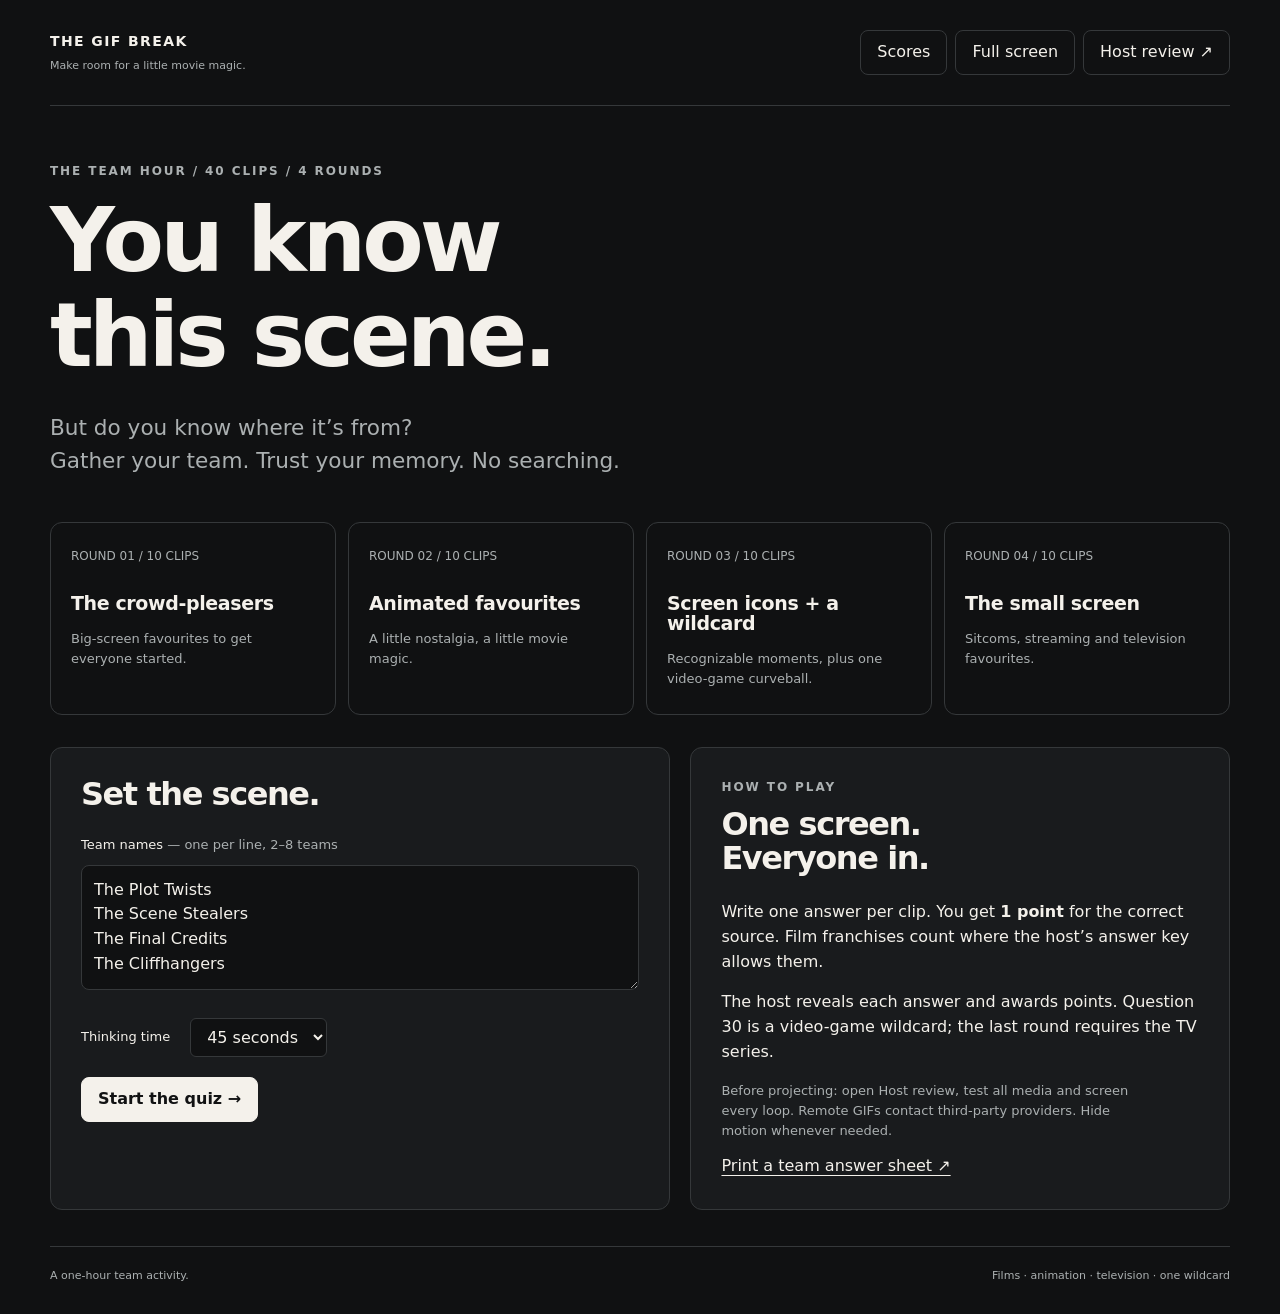
==== index.html @ 268ebf19 "Prepare validated static GIF quiz for GitHub Pages" ====
<!doctype html>
<html lang="en">
<head>
<meta charset="utf-8"><meta name="viewport" content="width=device-width,initial-scale=1">
<meta name="referrer" content="no-referrer"><meta name="robots" content="noindex,nofollow">
<title>The GIF Break — A team guessing game</title>
<link rel="stylesheet" href="styles.css">
<script defer src="data/questions.js"></script><script defer src="data/local-media.js"></script><script defer src="app.js"></script>
</head>
<body>
<header class="topbar"><a class="brand" href="./">THE GIF BREAK<span>Make room for a little movie magic.</span></a><nav aria-label="Tools"><button id="scoresBtn">Scores</button><button id="fullscreenBtn">Full screen</button><a class="button quiet" href="review.html" target="_blank" rel="noopener">Host review ↗</a></nav></header>
<main>
<section id="welcome">
<div class="hero"><p class="eyebrow">THE TEAM HOUR / 40 CLIPS / 4 ROUNDS</p><h1>You know<br>this scene.</h1><p class="lead">But do you know where it’s from?<br>Gather your team. Trust your memory. No searching.</p></div>
<div id="roundCards" class="round-grid"></div>
<div class="setup-grid"><section class="panel"><h2>Set the scene.</h2><label for="teamNames">Team names <span class="muted">— one per line, 2–8 teams</span></label><textarea id="teamNames" rows="4" maxlength="600">The Plot Twists
The Scene Stealers
The Final Credits
The Cliffhangers</textarea><div class="setup-options"><label for="seconds">Thinking time</label><select id="seconds"><option value="30">30 seconds</option><option value="45" selected>45 seconds</option><option value="60">60 seconds</option><option value="90">90 seconds</option></select></div><div class="actions"><button class="primary" id="startBtn">Start the quiz →</button><button id="resumeBtn" hidden>Resume saved game</button></div><p id="setupError" class="status" role="alert"></p></section><section class="panel rules"><p class="eyebrow">HOW TO PLAY</p><h2>One screen.<br>Everyone in.</h2><p>Write one answer per clip. You get <strong>1 point</strong> for the correct source. Film franchises count where the host’s answer key allows them.</p><p>The host reveals each answer and awards points. Question 30 is a video-game wildcard; the last round requires the TV series.</p><p class="small muted">Before projecting: open Host review, test all media and screen every loop. Remote GIFs contact third-party providers. Hide motion whenever needed.</p><a href="answer-sheet.html" target="_blank" rel="noopener">Print a team answer sheet ↗</a></section></div>
</section>
<section id="game" hidden>
<div class="game-heading"><div><p id="roundLabel" class="eyebrow"></p><h1 id="questionLabel">Which movie or source?</h1></div><div class="timer-box"><span id="timerValue" role="timer" aria-label="Seconds remaining">45</span><small id="timerStatus">Ready when you are</small></div></div>
<div class="progress-track"><div id="progressFill"></div></div>
<div id="stage" class="stage"><img id="clip" alt="Mystery clip" hidden referrerpolicy="no-referrer"><div id="mediaMessage" class="media-message"><p id="mediaStatus">Load the clip to begin.</p><button id="retryBtn">Load / retry clip</button></div></div>
<div class="clue-line"><p id="hintText"></p><p id="questionType" class="muted"></p></div>
<section id="answerPanel" class="answer-panel" hidden aria-live="polite"><p class="eyebrow">THE ANSWER</p><h2 id="answerText"></h2><p id="acceptedText"></p><p id="sceneText" class="muted"></p><a id="sourceLink" target="_blank" rel="noopener noreferrer">GIF source ↗</a><div class="award-heading">Award 1 point to each correct team.</div><div id="awardButtons" class="award-buttons"></div></section>
<div class="game-controls"><div class="actions"><button id="prevBtn">← Previous</button><button id="timerBtn">Start timer</button><button id="hintBtn">Hint</button><button class="primary" id="revealBtn">Reveal answer</button><button id="nextBtn">Next →</button></div><div class="actions secondary-controls"><button id="motionBtn">Hide motion</button><button id="voidBtn">Void this question</button><button id="finishBtn">Finish / scores</button></div></div>
<p class="keyboard muted">SPACE timer · R reveal · H hint · ← → navigate · M hide / show motion. The timer never reveals or advances automatically.</p>
<p id="liveNotice" class="status" role="status"></p>
</section>
<section id="finish" class="finish" hidden><p class="eyebrow">THAT’S A WRAP</p><h1>Great scenes.<br>Better company.</h1><div id="finalScores"></div><div class="actions"><button id="backGameBtn">Back to the quiz</button><button id="exportBtn">Export scores</button><button id="newBtn">New game</button></div></section>
</main>
<footer><span>A one-hour team activity.</span><span>Films · animation · television · one wildcard</span></footer>
<dialog id="scoresDialog"><div class="dialog-heading"><h2>The leaderboard</h2><button id="closeScoresBtn" aria-label="Close scores">Close</button></div><div id="scoreList"></div><p class="small muted">Points are awarded per question, so revisiting a clip cannot award the same point twice.</p></dialog>
<noscript><p>This quiz requires JavaScript. The printable answer sheet and Markdown host guide remain available.</p></noscript>
</body></html>
---- styles.css ----
:root{color-scheme:dark;--bg:#101112;--panel:#191b1d;--line:#35383a;--text:#f4f1eb;--muted:#abb0b1;--dark:#111213;--max:1180px;font-family:Inter,ui-sans-serif,system-ui,-apple-system,BlinkMacSystemFont,"Segoe UI",sans-serif}
*{box-sizing:border-box}body{margin:0;background:var(--bg);color:var(--text);line-height:1.55}button,input,select,textarea{font:inherit}button,.button{border:1px solid var(--line);background:transparent;color:inherit;cursor:pointer;padding:.65rem 1rem;border-radius:8px;line-height:1.4;text-decoration:none;display:inline-block}button:hover,.button:hover{border-color:var(--text);background:#242628}button:focus-visible,a:focus-visible,input:focus-visible,select:focus-visible,textarea:focus-visible{outline:3px solid var(--text);outline-offset:4px}button:disabled{opacity:.4;cursor:not-allowed}a{color:inherit;text-underline-offset:4px}h1,h2,p{margin-top:0}h1,h2{letter-spacing:-.045em;line-height:1.06}h1{font-size:clamp(3rem,7vw,6.6rem);font-weight:650}h2{font-size:2rem}main,.topbar,footer{max-width:var(--max);margin:auto}.topbar{padding:30px 0;display:flex;align-items:center;justify-content:space-between;border-bottom:1px solid var(--line);gap:20px}.brand{font-size:14px;font-weight:750;letter-spacing:.1em;text-decoration:none}.brand span{display:block;font-size:11px;color:var(--muted);letter-spacing:0;font-weight:400;margin-top:4px}nav{display:flex;gap:8px;flex-wrap:wrap}main{padding:56px 0 36px}.eyebrow{font-size:12px;letter-spacing:.16em;font-weight:650;color:var(--muted);text-transform:uppercase}.hero{position:relative}.hero h1{margin-bottom:28px}.lead{font-size:clamp(1rem,2.2vw,1.35rem);color:var(--muted);margin-bottom:44px}.round-grid{display:grid;grid-template-columns:repeat(4,1fr);gap:12px;margin-bottom:32px}.round-card{border:1px solid var(--line);padding:24px 20px;border-radius:12px}.round-card .number{display:block;font-size:12px;color:var(--muted);margin-bottom:28px}.round-card h2{font-size:19px;letter-spacing:-.02em}.round-card p{font-size:13px;color:var(--muted);margin-bottom:0}.setup-grid{display:grid;grid-template-columns:1.15fr 1fr;gap:20px}.panel{background:var(--panel);border:1px solid var(--line);padding:30px;border-radius:12px}.panel h2{margin-bottom:24px}.panel label{display:block;font-size:13px;margin-bottom:9px}.panel textarea{width:100%;resize:vertical;background:var(--bg);color:var(--text);padding:12px;border:1px solid var(--line);border-radius:8px}.setup-options{display:flex;align-items:center;gap:20px;margin:20px 0}.setup-options label{margin:0}select,input{border:1px solid var(--line);color:var(--text);background:var(--bg);padding:8px 12px;border-radius:6px}.primary{background:var(--text);color:var(--dark);border-color:var(--text);font-weight:650}.primary:hover{background:#dcdad4;color:var(--dark)}.actions{display:flex;flex-wrap:wrap;gap:8px}.small{font-size:13px}.muted{color:var(--muted)}.rules p{max-width:50ch}.game-heading{display:flex;align-items:center;justify-content:space-between;gap:20px;margin-bottom:18px}.game-heading h1{font-size:clamp(1.8rem,4.2vw,3rem);margin:0}.timer-box{text-align:right;min-width:125px}.timer-box span{font-size:56px;line-height:1;font-variant-numeric:tabular-nums;display:block;font-weight:650;letter-spacing:-.06em}.timer-box small{color:var(--muted);font-size:11px}.progress-track{height:2px;background:var(--line);margin-bottom:22px}.progress-track div{height:2px;background:var(--text);width:0}.stage{height:min(51vh,500px);min-height:220px;background:#070809;border:1px solid var(--line);border-radius:14px;display:flex;align-items:center;justify-content:center;overflow:hidden}.stage img{width:100%;height:100%;object-fit:contain}.media-message{text-align:center;padding:24px;max-width:600px;color:var(--muted)}.media-message p{font-size:20px}.clue-line{min-height:42px;display:flex;justify-content:space-between;gap:16px;font-size:14px;padding-top:12px}.clue-line p{margin-bottom:8px}.answer-panel{padding:22px 24px;background:var(--panel);border:1px solid var(--line);border-radius:12px;margin:0 0 18px}.answer-panel h2{font-size:clamp(1.6rem,3vw,2.4rem);margin:0 0 10px}.answer-panel p{margin-bottom:8px}.answer-panel .eyebrow{font-size:10px;margin-bottom:10px}#acceptedText{font-size:13px}#sceneText,.answer-panel a{font-size:12px}.award-heading{font-size:12px;color:var(--muted);margin-top:20px;margin-bottom:8px}.award-buttons{display:flex;gap:8px;flex-wrap:wrap}.award-buttons button[aria-pressed=true]{background:var(--text);color:var(--dark)}.game-controls{display:flex;justify-content:space-between;gap:14px;flex-wrap:wrap}.secondary-controls button{font-size:12px}.keyboard{font-size:11px;margin-top:20px}.status{font-size:13px;min-height:20px;margin:10px 0 0}.score-row{display:flex;justify-content:space-between;align-items:center;border-top:1px solid var(--line);padding:18px 0;gap:24px}.score-row .points{font-size:32px;font-weight:650;font-variant-numeric:tabular-nums}.score-row .rank{color:var(--muted);margin-right:18px}#finalScores{max-width:720px;margin:36px 0}dialog{background:var(--panel);color:var(--text);border:1px solid var(--line);border-radius:14px;max-width:600px;width:calc(100% - 40px);padding:28px}dialog::backdrop{background:#000b}.dialog-heading{display:flex;justify-content:space-between;gap:20px;align-items:center;margin-bottom:12px}.dialog-heading h2{margin:0;font-size:26px}footer{display:flex;justify-content:space-between;border-top:1px solid var(--line);padding:20px 0 30px;font-size:11px;color:var(--muted);gap:20px}.review-heading{max-width:800px}.review-toolbar{display:flex;flex-wrap:wrap;gap:12px;align-items:center;margin:24px 0}.review-list{display:grid;grid-template-columns:repeat(2,1fr);gap:18px}.review-item{background:var(--panel);padding:22px;border:1px solid var(--line);border-radius:12px}.review-item h2{font-size:22px;margin-bottom:10px}.review-image{height:220px;background:#070809;margin:16px 0;display:flex;align-items:center;justify-content:center}.review-image img{max-width:100%;max-height:100%;object-fit:contain}.review-item label{display:flex;align-items:flex-start;gap:10px;font-size:13px;margin-top:18px}.review-item .review-note{font-size:12px;color:var(--muted)}.review-item .status{font-size:12px}.review-item .media-links{display:flex;flex-wrap:wrap;gap:16px;font-size:12px}input[type=checkbox]{margin-top:5px;accent-color:#eee}.print-body{background:white;color:black;padding:36px;max-width:900px;margin:auto}.print-body h1{font-size:36px}.answer-grid{display:grid;grid-template-columns:1fr 1fr;gap:32px}.answer-grid table{width:100%;border-collapse:collapse}.answer-grid td,.answer-grid th{border-bottom:1px solid #999;text-align:left;padding:9px}.answer-grid td:first-child{width:35px}.print-body button{color:black;border-color:#777;margin-bottom:24px}.sheet-top{display:flex;justify-content:space-between;margin-bottom:20px}.check-warning{border-left:2px solid var(--muted);padding-left:16px;color:var(--muted);font-size:13px}[hidden]{display:none!important}
@media(max-width:1240px){.topbar,main,footer{margin-left:28px;margin-right:28px}}@media(max-width:760px){.topbar{padding:20px 0;align-items:flex-start}.brand span{display:none}nav{justify-content:flex-end}nav button,nav .button{font-size:11px;padding:6px 9px;min-height:44px;display:flex;align-items:center}.topbar,main,footer{margin-left:18px;margin-right:18px}main{padding-top:34px}.round-grid{grid-template-columns:repeat(2,1fr)}.setup-grid,.review-list{grid-template-columns:1fr}.round-card{padding:18px}.round-card .number{margin-bottom:18px}.round-card h2{font-size:17px}.panel{padding:23px}.game-heading h1{font-size:25px}.timer-box{min-width:80px}.timer-box span{font-size:44px}.stage{height:37vh;min-height:210px}.game-controls .actions{width:100%}.game-controls button{flex:1;font-size:12px;padding:9px}.clue-line{font-size:12px;display:block}.answer-panel{padding:18px}.answer-panel h2{font-size:25px}.keyboard{display:none}footer{font-size:10px}.print-body{padding:18px}}@media(prefers-reduced-motion:reduce){*{scroll-behavior:auto!important;transition:none!important;animation:none!important}}@media print{.print-body{padding:0}.print-body button{display:none}.answer-grid td{height:29px;padding:4px}.answer-grid{gap:30px}.print-body h1{font-size:28px}@page{size:A4;margin:14mm}}
@media(min-width:761px){body:has(#game:not([hidden])) .topbar{padding-top:16px;padding-bottom:16px}body:has(#game:not([hidden])) main{padding-top:24px}}
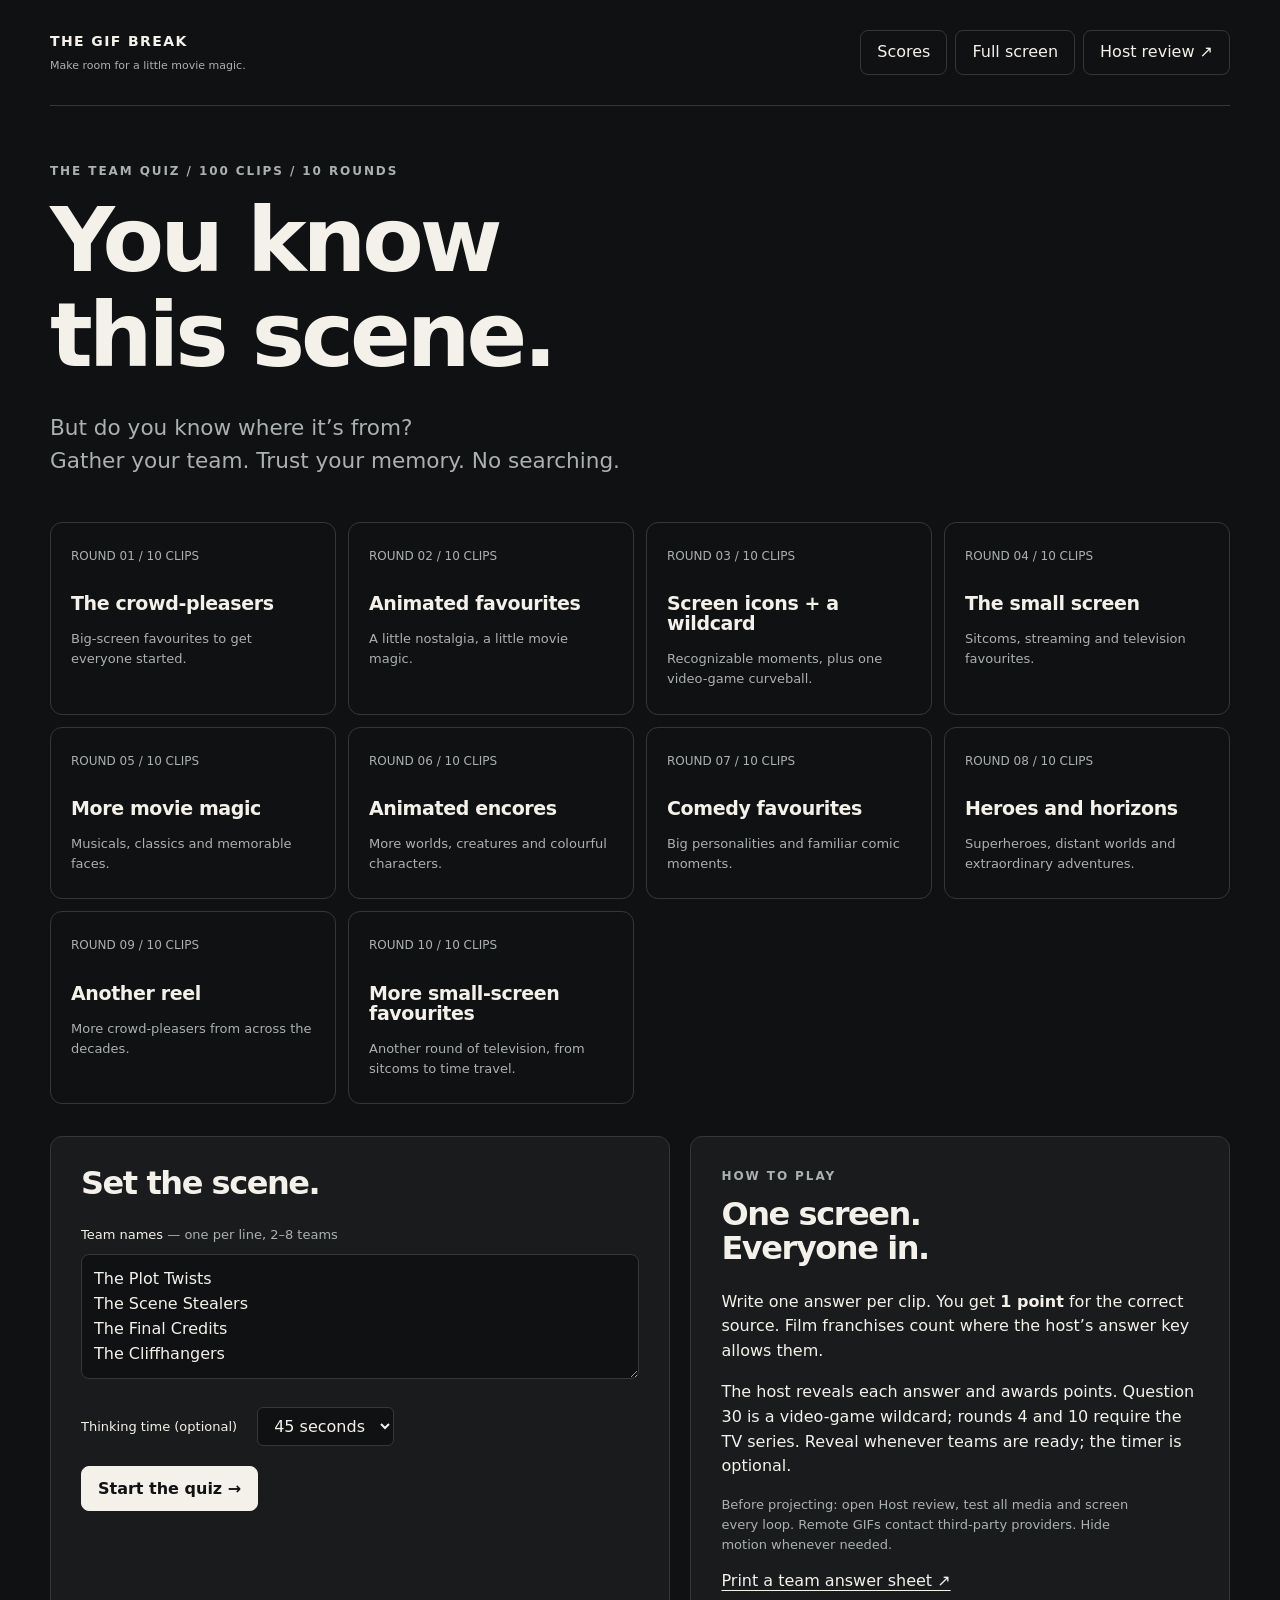
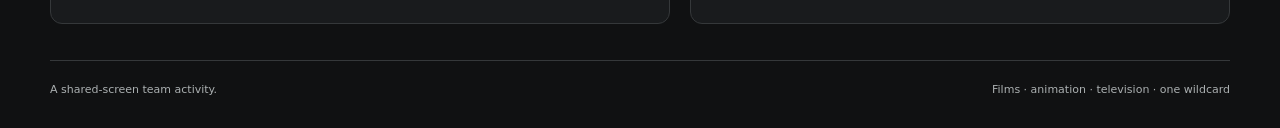
==== commit c54d9579: "Expand the quiz to 100 screened GIFs in ten rounds" ====
--- a/index.html
+++ b/index.html
@@ -11,12 +11,12 @@
 <header class="topbar"><a class="brand" href="./">THE GIF BREAK<span>Make room for a little movie magic.</span></a><nav aria-label="Tools"><button id="scoresBtn">Scores</button><button id="fullscreenBtn">Full screen</button><a class="button quiet" href="review.html" target="_blank" rel="noopener">Host review ↗</a></nav></header>
 <main>
 <section id="welcome">
-<div class="hero"><p class="eyebrow">THE TEAM HOUR / 40 CLIPS / 4 ROUNDS</p><h1>You know<br>this scene.</h1><p class="lead">But do you know where it’s from?<br>Gather your team. Trust your memory. No searching.</p></div>
+<div class="hero"><p class="eyebrow">THE TEAM QUIZ / 100 CLIPS / 10 ROUNDS</p><h1>You know<br>this scene.</h1><p class="lead">But do you know where it’s from?<br>Gather your team. Trust your memory. No searching.</p></div>
 <div id="roundCards" class="round-grid"></div>
 <div class="setup-grid"><section class="panel"><h2>Set the scene.</h2><label for="teamNames">Team names <span class="muted">— one per line, 2–8 teams</span></label><textarea id="teamNames" rows="4" maxlength="600">The Plot Twists
 The Scene Stealers
 The Final Credits
-The Cliffhangers</textarea><div class="setup-options"><label for="seconds">Thinking time</label><select id="seconds"><option value="30">30 seconds</option><option value="45" selected>45 seconds</option><option value="60">60 seconds</option><option value="90">90 seconds</option></select></div><div class="actions"><button class="primary" id="startBtn">Start the quiz →</button><button id="resumeBtn" hidden>Resume saved game</button></div><p id="setupError" class="status" role="alert"></p></section><section class="panel rules"><p class="eyebrow">HOW TO PLAY</p><h2>One screen.<br>Everyone in.</h2><p>Write one answer per clip. You get <strong>1 point</strong> for the correct source. Film franchises count where the host’s answer key allows them.</p><p>The host reveals each answer and awards points. Question 30 is a video-game wildcard; the last round requires the TV series.</p><p class="small muted">Before projecting: open Host review, test all media and screen every loop. Remote GIFs contact third-party providers. Hide motion whenever needed.</p><a href="answer-sheet.html" target="_blank" rel="noopener">Print a team answer sheet ↗</a></section></div>
+The Cliffhangers</textarea><div class="setup-options"><label for="seconds">Thinking time (optional)</label><select id="seconds"><option value="30">30 seconds</option><option value="45" selected>45 seconds</option><option value="60">60 seconds</option><option value="90">90 seconds</option></select></div><div class="actions"><button class="primary" id="startBtn">Start the quiz →</button><button id="resumeBtn" hidden>Resume saved game</button></div><p id="setupError" class="status" role="alert"></p></section><section class="panel rules"><p class="eyebrow">HOW TO PLAY</p><h2>One screen.<br>Everyone in.</h2><p>Write one answer per clip. You get <strong>1 point</strong> for the correct source. Film franchises count where the host’s answer key allows them.</p><p>The host reveals each answer and awards points. Question 30 is a video-game wildcard; rounds 4 and 10 require the TV series. Reveal whenever teams are ready; the timer is optional.</p><p class="small muted">Before projecting: open Host review, test all media and screen every loop. Remote GIFs contact third-party providers. Hide motion whenever needed.</p><a href="answer-sheet.html" target="_blank" rel="noopener">Print a team answer sheet ↗</a></section></div>
 </section>
 <section id="game" hidden>
 <div class="game-heading"><div><p id="roundLabel" class="eyebrow"></p><h1 id="questionLabel">Which movie or source?</h1></div><div class="timer-box"><span id="timerValue" role="timer" aria-label="Seconds remaining">45</span><small id="timerStatus">Ready when you are</small></div></div>
@@ -30,7 +30,7 @@
 </section>
 <section id="finish" class="finish" hidden><p class="eyebrow">THAT’S A WRAP</p><h1>Great scenes.<br>Better company.</h1><div id="finalScores"></div><div class="actions"><button id="backGameBtn">Back to the quiz</button><button id="exportBtn">Export scores</button><button id="newBtn">New game</button></div></section>
 </main>
-<footer><span>A one-hour team activity.</span><span>Films · animation · television · one wildcard</span></footer>
+<footer><span>A shared-screen team activity.</span><span>Films · animation · television · one wildcard</span></footer>
 <dialog id="scoresDialog"><div class="dialog-heading"><h2>The leaderboard</h2><button id="closeScoresBtn" aria-label="Close scores">Close</button></div><div id="scoreList"></div><p class="small muted">Points are awarded per question, so revisiting a clip cannot award the same point twice.</p></dialog>
 <noscript><p>This quiz requires JavaScript. The printable answer sheet and Markdown host guide remain available.</p></noscript>
 </body></html>
--- a/styles.css
+++ b/styles.css
@@ -2,3 +2,5 @@
 *{box-sizing:border-box}body{margin:0;background:var(--bg);color:var(--text);line-height:1.55}button,input,select,textarea{font:inherit}button,.button{border:1px solid var(--line);background:transparent;color:inherit;cursor:pointer;padding:.65rem 1rem;border-radius:8px;line-height:1.4;text-decoration:none;display:inline-block}button:hover,.button:hover{border-color:var(--text);background:#242628}button:focus-visible,a:focus-visible,input:focus-visible,select:focus-visible,textarea:focus-visible{outline:3px solid var(--text);outline-offset:4px}button:disabled{opacity:.4;cursor:not-allowed}a{color:inherit;text-underline-offset:4px}h1,h2,p{margin-top:0}h1,h2{letter-spacing:-.045em;line-height:1.06}h1{font-size:clamp(3rem,7vw,6.6rem);font-weight:650}h2{font-size:2rem}main,.topbar,footer{max-width:var(--max);margin:auto}.topbar{padding:30px 0;display:flex;align-items:center;justify-content:space-between;border-bottom:1px solid var(--line);gap:20px}.brand{font-size:14px;font-weight:750;letter-spacing:.1em;text-decoration:none}.brand span{display:block;font-size:11px;color:var(--muted);letter-spacing:0;font-weight:400;margin-top:4px}nav{display:flex;gap:8px;flex-wrap:wrap}main{padding:56px 0 36px}.eyebrow{font-size:12px;letter-spacing:.16em;font-weight:650;color:var(--muted);text-transform:uppercase}.hero{position:relative}.hero h1{margin-bottom:28px}.lead{font-size:clamp(1rem,2.2vw,1.35rem);color:var(--muted);margin-bottom:44px}.round-grid{display:grid;grid-template-columns:repeat(4,1fr);gap:12px;margin-bottom:32px}.round-card{border:1px solid var(--line);padding:24px 20px;border-radius:12px}.round-card .number{display:block;font-size:12px;color:var(--muted);margin-bottom:28px}.round-card h2{font-size:19px;letter-spacing:-.02em}.round-card p{font-size:13px;color:var(--muted);margin-bottom:0}.setup-grid{display:grid;grid-template-columns:1.15fr 1fr;gap:20px}.panel{background:var(--panel);border:1px solid var(--line);padding:30px;border-radius:12px}.panel h2{margin-bottom:24px}.panel label{display:block;font-size:13px;margin-bottom:9px}.panel textarea{width:100%;resize:vertical;background:var(--bg);color:var(--text);padding:12px;border:1px solid var(--line);border-radius:8px}.setup-options{display:flex;align-items:center;gap:20px;margin:20px 0}.setup-options label{margin:0}select,input{border:1px solid var(--line);color:var(--text);background:var(--bg);padding:8px 12px;border-radius:6px}.primary{background:var(--text);color:var(--dark);border-color:var(--text);font-weight:650}.primary:hover{background:#dcdad4;color:var(--dark)}.actions{display:flex;flex-wrap:wrap;gap:8px}.small{font-size:13px}.muted{color:var(--muted)}.rules p{max-width:50ch}.game-heading{display:flex;align-items:center;justify-content:space-between;gap:20px;margin-bottom:18px}.game-heading h1{font-size:clamp(1.8rem,4.2vw,3rem);margin:0}.timer-box{text-align:right;min-width:125px}.timer-box span{font-size:56px;line-height:1;font-variant-numeric:tabular-nums;display:block;font-weight:650;letter-spacing:-.06em}.timer-box small{color:var(--muted);font-size:11px}.progress-track{height:2px;background:var(--line);margin-bottom:22px}.progress-track div{height:2px;background:var(--text);width:0}.stage{height:min(51vh,500px);min-height:220px;background:#070809;border:1px solid var(--line);border-radius:14px;display:flex;align-items:center;justify-content:center;overflow:hidden}.stage img{width:100%;height:100%;object-fit:contain}.media-message{text-align:center;padding:24px;max-width:600px;color:var(--muted)}.media-message p{font-size:20px}.clue-line{min-height:42px;display:flex;justify-content:space-between;gap:16px;font-size:14px;padding-top:12px}.clue-line p{margin-bottom:8px}.answer-panel{padding:22px 24px;background:var(--panel);border:1px solid var(--line);border-radius:12px;margin:0 0 18px}.answer-panel h2{font-size:clamp(1.6rem,3vw,2.4rem);margin:0 0 10px}.answer-panel p{margin-bottom:8px}.answer-panel .eyebrow{font-size:10px;margin-bottom:10px}#acceptedText{font-size:13px}#sceneText,.answer-panel a{font-size:12px}.award-heading{font-size:12px;color:var(--muted);margin-top:20px;margin-bottom:8px}.award-buttons{display:flex;gap:8px;flex-wrap:wrap}.award-buttons button[aria-pressed=true]{background:var(--text);color:var(--dark)}.game-controls{display:flex;justify-content:space-between;gap:14px;flex-wrap:wrap}.secondary-controls button{font-size:12px}.keyboard{font-size:11px;margin-top:20px}.status{font-size:13px;min-height:20px;margin:10px 0 0}.score-row{display:flex;justify-content:space-between;align-items:center;border-top:1px solid var(--line);padding:18px 0;gap:24px}.score-row .points{font-size:32px;font-weight:650;font-variant-numeric:tabular-nums}.score-row .rank{color:var(--muted);margin-right:18px}#finalScores{max-width:720px;margin:36px 0}dialog{background:var(--panel);color:var(--text);border:1px solid var(--line);border-radius:14px;max-width:600px;width:calc(100% - 40px);padding:28px}dialog::backdrop{background:#000b}.dialog-heading{display:flex;justify-content:space-between;gap:20px;align-items:center;margin-bottom:12px}.dialog-heading h2{margin:0;font-size:26px}footer{display:flex;justify-content:space-between;border-top:1px solid var(--line);padding:20px 0 30px;font-size:11px;color:var(--muted);gap:20px}.review-heading{max-width:800px}.review-toolbar{display:flex;flex-wrap:wrap;gap:12px;align-items:center;margin:24px 0}.review-list{display:grid;grid-template-columns:repeat(2,1fr);gap:18px}.review-item{background:var(--panel);padding:22px;border:1px solid var(--line);border-radius:12px}.review-item h2{font-size:22px;margin-bottom:10px}.review-image{height:220px;background:#070809;margin:16px 0;display:flex;align-items:center;justify-content:center}.review-image img{max-width:100%;max-height:100%;object-fit:contain}.review-item label{display:flex;align-items:flex-start;gap:10px;font-size:13px;margin-top:18px}.review-item .review-note{font-size:12px;color:var(--muted)}.review-item .status{font-size:12px}.review-item .media-links{display:flex;flex-wrap:wrap;gap:16px;font-size:12px}input[type=checkbox]{margin-top:5px;accent-color:#eee}.print-body{background:white;color:black;padding:36px;max-width:900px;margin:auto}.print-body h1{font-size:36px}.answer-grid{display:grid;grid-template-columns:1fr 1fr;gap:32px}.answer-grid table{width:100%;border-collapse:collapse}.answer-grid td,.answer-grid th{border-bottom:1px solid #999;text-align:left;padding:9px}.answer-grid td:first-child{width:35px}.print-body button{color:black;border-color:#777;margin-bottom:24px}.sheet-top{display:flex;justify-content:space-between;margin-bottom:20px}.check-warning{border-left:2px solid var(--muted);padding-left:16px;color:var(--muted);font-size:13px}[hidden]{display:none!important}
 @media(max-width:1240px){.topbar,main,footer{margin-left:28px;margin-right:28px}}@media(max-width:760px){.topbar{padding:20px 0;align-items:flex-start}.brand span{display:none}nav{justify-content:flex-end}nav button,nav .button{font-size:11px;padding:6px 9px;min-height:44px;display:flex;align-items:center}.topbar,main,footer{margin-left:18px;margin-right:18px}main{padding-top:34px}.round-grid{grid-template-columns:repeat(2,1fr)}.setup-grid,.review-list{grid-template-columns:1fr}.round-card{padding:18px}.round-card .number{margin-bottom:18px}.round-card h2{font-size:17px}.panel{padding:23px}.game-heading h1{font-size:25px}.timer-box{min-width:80px}.timer-box span{font-size:44px}.stage{height:37vh;min-height:210px}.game-controls .actions{width:100%}.game-controls button{flex:1;font-size:12px;padding:9px}.clue-line{font-size:12px;display:block}.answer-panel{padding:18px}.answer-panel h2{font-size:25px}.keyboard{display:none}footer{font-size:10px}.print-body{padding:18px}}@media(prefers-reduced-motion:reduce){*{scroll-behavior:auto!important;transition:none!important;animation:none!important}}@media print{.print-body{padding:0}.print-body button{display:none}.answer-grid td{height:29px;padding:4px}.answer-grid{gap:30px}.print-body h1{font-size:28px}@page{size:A4;margin:14mm}}
 @media(min-width:761px){body:has(#game:not([hidden])) .topbar{padding-top:16px;padding-bottom:16px}body:has(#game:not([hidden])) main{padding-top:24px}}
+.sheet-round{font-size:17px;margin:18px 0 8px}.print-page+.print-page{margin-top:48px}@media print{.print-page{break-after:page;page-break-after:always}.print-page:last-child{break-after:auto;page-break-after:auto}.print-page+.print-page{margin-top:0}.answer-grid tr{break-inside:avoid;page-break-inside:avoid}}
+@media print{:root{color-scheme:light}html,.print-body{background:#fff;color:#000}}
